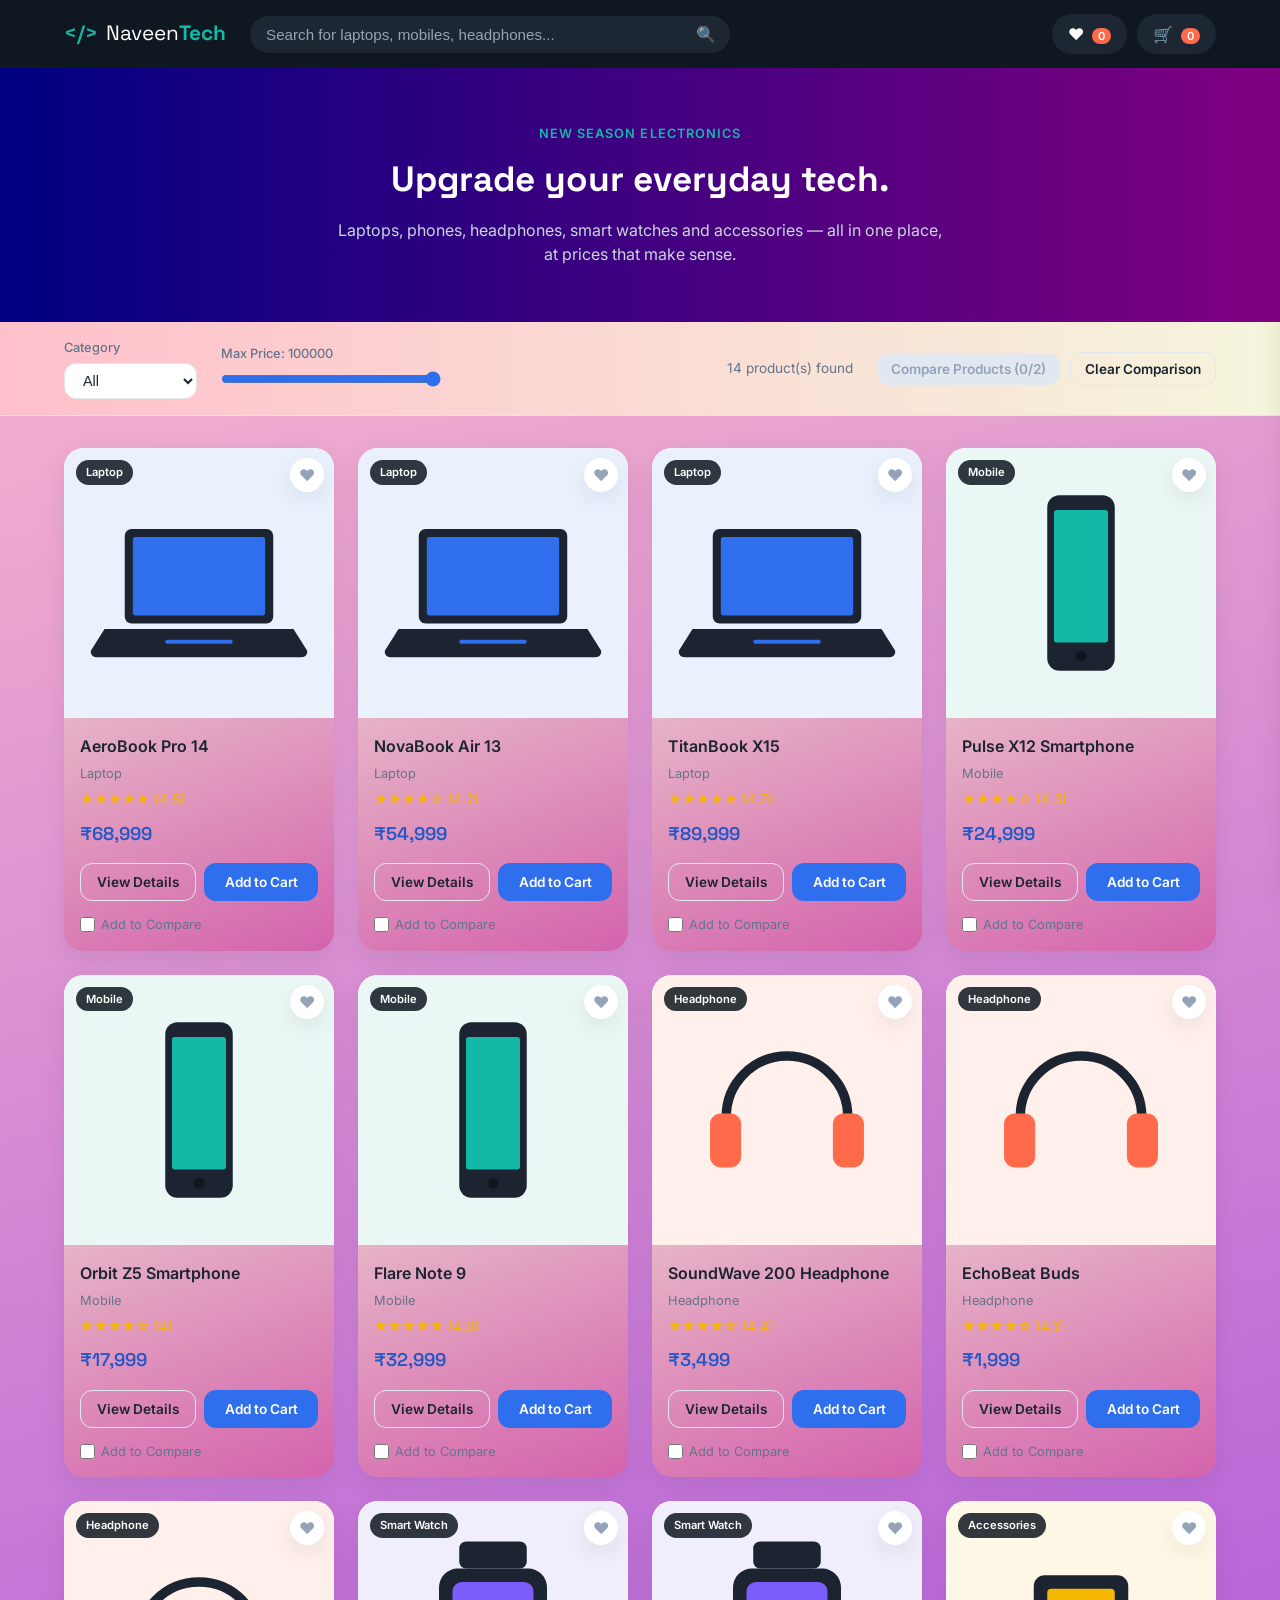
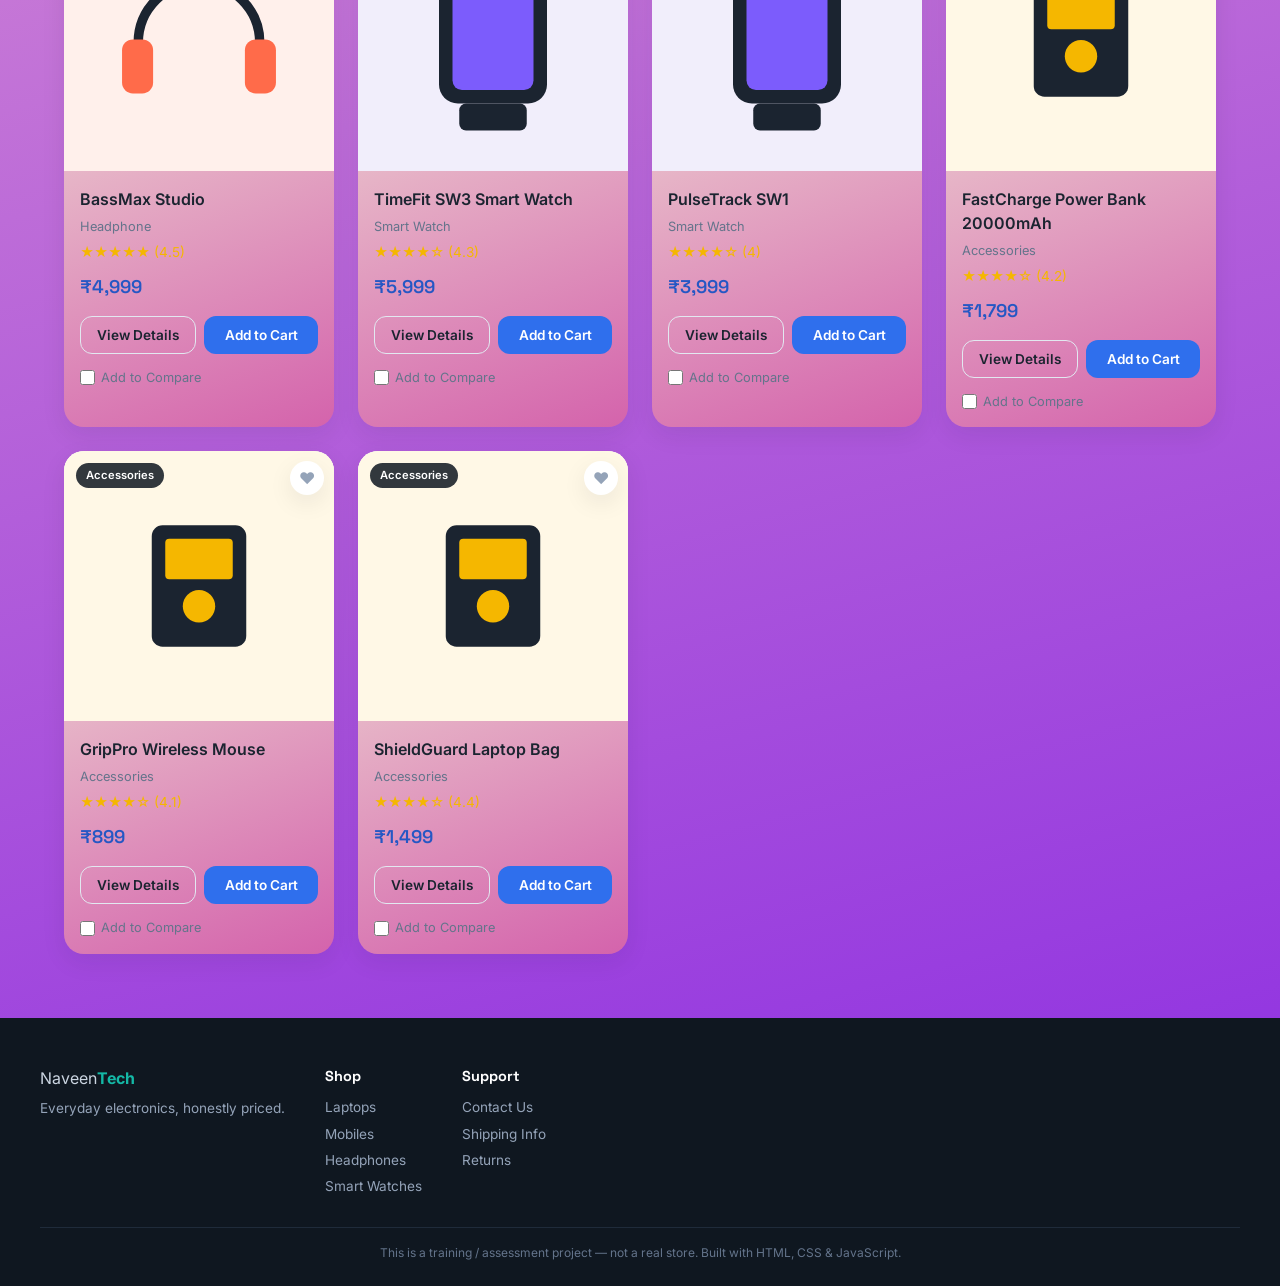
==== index.html @ a045df60 "i have designed a Responsive E commerce website By using HTML, CSS, Javascript" ====
<!doctype html>
<html lang="en">
  <head>
    <meta charset="UTF-8" />
    <meta name="viewport" content="width=device-width, initial-scale=1.0" />
    <title>NaveenTech | Mini Electronics Store</title>

    <link rel="preconnect" href="https://fonts.googleapis.com" />
    <link
      href="https://fonts.googleapis.com/css2?family=Space+Grotesk:wght@500;600;700&family=Inter:wght@400;500;600&display=swap"
      rel="stylesheet"
    />

    <link rel="stylesheet" href="style.css" />
  </head>
  <body>
    <header class="site-header">
      <div class="header-inner">
        <div class="logo">
          <span class="logo-mark">&lt;/&gt;</span>
          <span class="logo-text">Naveen<strong>Tech</strong></span>
        </div>

        <div class="search-bar">
          <input
            type="text"
            id="searchInput"
            placeholder="Search for laptops, mobiles, headphones..."
            autocomplete="off"
          />
          <span class="search-icon">🔍</span>
        </div>

        <div class="header-actions">
          <button id="wishlistBtn" class="icon-btn" title="Wishlist">
            ❤ <span id="wishlistCount" class="badge">0</span>
          </button>
          <button id="cartBtn" class="icon-btn" title="Cart">
            🛒 <span id="cartCount" class="badge">0</span>
          </button>
        </div>
      </div>
    </header>

    <section class="hero">
      <div class="hero-content">
        <p class="hero-eyebrow">New season electronics</p>
        <h1>Upgrade your everyday tech.</h1>
        <p class="hero-subtext">
          Laptops, phones, headphones, smart watches and accessories — all in
          one place, at prices that make sense.
        </p>
      </div>
    </section>

    <section class="filter-bar">
      <div class="filter-inner">
        <div class="filter-group">
          <label for="categorySelect">Category</label>
          <select id="categorySelect">
            <option value="All">All</option>
            <option value="Laptop">Laptop</option>
            <option value="Mobile">Mobile</option>
            <option value="Headphone">Headphone</option>
            <option value="Smart Watch">Smart Watch</option>
            <option value="Accessories">Accessories</option>
          </select>
        </div>

        <div class="filter-group price-filter">
          <label for="priceRange">
            Max Price: <span id="priceValue">100000</span>
          </label>
          <input
            type="range"
            id="priceRange"
            min="500"
            max="100000"
            step="500"
            value="100000"
          />
        </div>

        <p class="result-count" id="resultCount"></p>

        <div class="filter-group compare-controls">
          <button id="compareBtn" class="btn btn-primary" disabled>
            Compare Products (<span id="compareCount">0</span>/2)
          </button>
          <button id="clearCompareBtn" class="btn btn-outline">
            Clear Comparison
          </button>
        </div>
      </div>
    </section>

    <main>
      <section id="productGrid" class="product-grid"></section>

      <p id="noResults" class="no-results" style="display: none">
        No products match your search/filters. Try changing them.
      </p>
    </main>
    <footer class="site-footer">
      <div class="footer-inner">
        <div class="footer-brand">
          <span class="logo-text">Naveen<strong>Tech</strong></span>
          <p>Everyday electronics, honestly priced.</p>
        </div>

        <div class="footer-links">
          <h4>Shop</h4>
          <p>Laptops</p>
          <p>Mobiles</p>
          <p>Headphones</p>
          <p>Smart Watches</p>
        </div>

        <div class="footer-links">
          <h4>Support</h4>
          <p>Contact Us</p>
          <p>Shipping Info</p>
          <p>Returns</p>
        </div>
      </div>
      <p class="footer-bottom">
        This is a training / assessment project — not a real store. Built with
        HTML, CSS &amp; JavaScript.
      </p>
    </footer>
    <div id="cartOverlay" class="overlay"></div>

    <aside id="cartSidebar" class="cart-sidebar">
      <div class="cart-header">
        <h2>Your Cart</h2>
        <button id="closeCartBtn" class="close-btn">&times;</button>
      </div>

      <div id="cartItemsContainer" class="cart-items"></div>

      <div class="cart-footer">
        <div class="cart-total-row">
          <span>Total</span>
          <span id="cartTotal">₹0</span>
        </div>
        <button class="checkout-btn" id="checkoutBtn">Checkout</button>
      </div>
    </aside>

    <div id="modalOverlay" class="overlay"></div>

    <div id="productModal" class="product-modal">
      <button id="closeModalBtn" class="close-btn">&times;</button>
      <div class="modal-content" id="modalContent"></div>
    </div>

    <div id="compareModalOverlay" class="overlay"></div>

    <div id="compareModal" class="product-modal compare-modal">
      <button id="closeCompareModalBtn" class="close-btn">&times;</button>
      <div class="modal-details">
        <h2>Compare Products</h2>
        <div id="compareModalContent"></div>
      </div>
    </div>
    <script src="products.js"></script>
    <script src="script.js"></script>
  </body>
</html>
---- style.css ----
:root {
  --color-bg: #f7f9fc;
  --color-surface: #ffffff;
  --color-header: #0f1720;
  --color-primary: #2f6fed;
  --color-primary-dark: #2557c4;
  --color-secondary: #14b8a6;
  --color-warm: #ff6b4a;
  --color-text: #1b2430;
  --color-text-muted: #64748b;
  --color-border: #e2e8f0;

  --font-display: "Space Grotesk", sans-serif;
  --font-body: "Inter", sans-serif;

  --radius-md: 12px;
  --radius-lg: 20px;
  --shadow-soft: 0 8px 24px rgba(15, 23, 32, 0.08);
  --shadow-hover: 0 14px 30px rgba(15, 23, 32, 0.14);
}

* {
  margin: 0;
  padding: 0;
  box-sizing: border-box;
}

body {
  font-family: var(--font-body);
  background: linear-gradient(165deg, pink, blueviolet);
  color: var(--color-text);
  line-height: 1.5;
}

h1,
h2,
h3,
h4 {
  font-family: var(--font-display);
}

button {
  font-family: var(--font-body);
  cursor: pointer;
  border: none;
}

img {
  max-width: 100%;
  display: block;
}

.site-header {
  position: sticky;
  top: 0;
  z-index: 50;
  background-color: var(--color-header);
  color: #ffffff;
}

.header-inner {
  max-width: 1200px;
  margin: 0 auto;
  padding: 14px 24px;
  display: flex;
  align-items: center;
  gap: 24px;
}

.logo {
  display: flex;
  align-items: center;
  gap: 8px;
  font-family: var(--font-display);
  font-size: 1.3rem;
  white-space: nowrap;
}

.logo-mark {
  color: var(--color-secondary);
  font-weight: 600;
}

.logo-text strong {
  color: var(--color-secondary);
}

.search-bar {
  flex: 1;
  position: relative;
  max-width: 480px;
}

.search-bar input {
  width: 100%;
  padding: 10px 40px 10px 16px;
  border-radius: 999px;
  border: none;
  outline: none;
  font-size: 0.95rem;
  background-color: #1c2733;
  color: #fff;
}

.search-bar input::placeholder {
  color: #94a3b8;
}

.search-icon {
  position: absolute;
  right: 14px;
  top: 50%;
  transform: translateY(-50%);
  opacity: 0.7;
}

.header-actions {
  display: flex;
  gap: 10px;
  margin-left: auto;
}

.icon-btn {
  position: relative;
  background-color: #1c2733;
  color: #fff;
  padding: 10px 16px;
  border-radius: 999px;
  font-size: 1rem;
  transition:
    background-color 0.2s ease,
    transform 0.2s ease;
}

.icon-btn:hover {
  background-color: var(--color-primary);
  transform: translateY(-2px);
}

.badge {
  display: inline-block;
  background-color: var(--color-warm);
  color: #fff;
  font-size: 0.7rem;
  font-weight: 600;
  padding: 1px 6px;
  border-radius: 999px;
  margin-left: 4px;
}

.hero {
  background: linear-gradient(90deg, navy, purple);
  color: #fff;
  padding: 56px 24px;
  text-align: center;
}

.hero-content {
  max-width: 620px;
  margin: 0 auto;
}

.hero-eyebrow {
  color: var(--color-secondary);
  font-weight: 600;
  letter-spacing: 0.08em;
  text-transform: uppercase;
  font-size: 0.8rem;
  margin-bottom: 10px;
}

.hero h1 {
  font-size: 2.2rem;
  margin-bottom: 12px;
}

.hero-subtext {
  color: #cbd5e1;
  font-size: 1rem;
}

.filter-bar {
  background: linear-gradient(90deg, pink, beige);
  border-bottom: 1px solid var(--color-border);
  position: sticky;
  top: 64px;
  z-index: 40;
}

.filter-inner {
  max-width: 1200px;
  margin: 0 auto;
  padding: 16px 24px;
  display: flex;
  flex-wrap: wrap;
  align-items: center;
  gap: 24px;
}

.filter-group label {
  display: block;
  font-size: 0.8rem;
  color: var(--color-text-muted);
  margin-bottom: 6px;
  font-weight: 500;
}

.filter-group select {
  padding: 8px 14px;
  border-radius: var(--radius-md);
  border: 1px solid var(--color-border);
  font-size: 0.9rem;
  background-color: #fff;
  color: var(--color-text);
}

.price-filter {
  min-width: 220px;
}

.price-filter input[type="range"] {
  width: 100%;
  accent-color: var(--color-primary);
}

.result-count {
  margin-left: auto;
  font-size: 0.85rem;
  color: var(--color-text-muted);
}

.compare-controls {
  display: flex;
  align-items: center;
  gap: 10px;
}

.compare-controls .btn {
  flex: none;
  padding: 8px 14px;
  font-size: 0.85rem;
}

.compare-controls .btn:disabled {
  background-color: #e2e8f0;
  color: #94a3b8;
  cursor: not-allowed;
}

main {
  max-width: 1200px;
  margin: 0 auto;
  padding: 32px 24px 64px;
}

.product-grid {
  display: grid;
  grid-template-columns: repeat(4, 1fr);
  gap: 24px;
}

.no-results {
  text-align: center;
  color: var(--color-text-muted);
  padding: 40px 0;
}

.product-card {
  background: linear-gradient(160deg, beige, rgb(212, 99, 172));
  border-radius: var(--radius-lg);
  overflow: hidden;
  box-shadow: var(--shadow-soft);
  transition:
    transform 0.25s ease,
    box-shadow 0.25s ease;
  display: flex;
  flex-direction: column;
  position: relative;
}

.product-card:hover {
  transform: translateY(-6px);
  box-shadow: var(--shadow-hover);
}

.product-image-wrap {
  position: relative;
  background-color: #eef2f8;
}

.product-image-wrap img {
  width: 100%;
  aspect-ratio: 1 / 1;
  object-fit: cover;
}

.category-tag {
  position: absolute;
  top: 12px;
  left: 12px;
  background-color: rgba(15, 23, 32, 0.85);
  color: #fff;
  font-size: 0.7rem;
  font-weight: 600;
  padding: 4px 10px;
  border-radius: 999px;
}

.wishlist-btn {
  position: absolute;
  top: 10px;
  right: 10px;
  background-color: #fff;
  width: 34px;
  height: 34px;
  border-radius: 50%;
  font-size: 1rem;
  color: #94a3b8;
  display: flex;
  align-items: center;
  justify-content: center;
  box-shadow: var(--shadow-soft);
  transition:
    color 0.2s ease,
    transform 0.2s ease;
}

.wishlist-btn:hover {
  transform: scale(1.1);
}

.wishlist-btn.active {
  color: var(--color-warm);
}

.product-info {
  padding: 16px;
  display: flex;
  flex-direction: column;
  gap: 6px;
  flex: 1;
}

.product-name {
  font-size: 1rem;
  font-weight: 600;
}

.product-category {
  font-size: 0.8rem;
  color: var(--color-text-muted);
}

.product-rating {
  color: #f5b700;
  font-size: 0.85rem;
}

.product-price {
  font-family: var(--font-display);
  font-size: 1.15rem;
  font-weight: 600;
  color: var(--color-primary-dark);
  margin-top: 4px;
}

.product-actions {
  display: flex;
  gap: 8px;
  margin-top: 10px;
}

.btn {
  flex: 1;
  padding: 10px 12px;
  border-radius: var(--radius-md);
  font-size: 0.85rem;
  font-weight: 600;
  transition:
    background-color 0.2s ease,
    transform 0.15s ease;
}

.btn:active {
  transform: scale(0.97);
}

.btn-primary {
  background-color: var(--color-primary);
  color: #fff;
}

.btn-primary:hover {
  background-color: var(--color-primary-dark);
}

.btn-outline {
  background-color: transparent;
  border: 1px solid var(--color-border);
  color: var(--color-text);
}

.btn-outline:hover {
  border-color: var(--color-primary);
  color: var(--color-primary);
}

.btn-disabled {
  background-color: #e2e8f0;
  color: #94a3b8;
  cursor: not-allowed;
}

.compare-check-wrap {
  display: flex;
  align-items: center;
  gap: 6px;
  margin-top: 8px;
  font-size: 0.8rem;
  color: var(--color-text-muted);
}

.compare-check-wrap input[type="checkbox"] {
  width: 15px;
  height: 15px;
  accent-color: var(--color-primary);
  cursor: pointer;
}

.compare-check-wrap label {
  cursor: pointer;
}

.overlay {
  position: fixed;
  inset: 0;
  background-color: rgba(15, 23, 32, 0.5);
  opacity: 0;
  pointer-events: none;
  transition: opacity 0.25s ease;
  z-index: 60;
}

.overlay.show {
  opacity: 1;
  pointer-events: auto;
}

.cart-sidebar {
  position: fixed;
  top: 0;
  right: -400px;
  width: 380px;
  max-width: 90vw;
  height: 100%;
  background-color: var(--color-surface);
  box-shadow: -10px 0 30px rgba(0, 0, 0, 0.15);
  z-index: 70;
  display: flex;
  flex-direction: column;
  transition: right 0.3s ease;
}

.cart-sidebar.open {
  right: 0;
}

.cart-header {
  display: flex;
  justify-content: space-between;
  align-items: center;
  padding: 20px;
  border-bottom: 1px solid var(--color-border);
}

.close-btn {
  background: transparent;
  font-size: 1.6rem;
  line-height: 1;
  color: var(--color-text-muted);
}

.close-btn:hover {
  color: var(--color-text);
}

.cart-items {
  flex: 1;
  overflow-y: auto;
  padding: 16px 20px;
  display: flex;
  flex-direction: column;
  gap: 16px;
}

.cart-item {
  display: flex;
  gap: 12px;
  align-items: center;
}

.cart-item img {
  width: 56px;
  height: 56px;
  border-radius: var(--radius-md);
  background-color: #eef2f8;
  object-fit: cover;
}

.cart-item-info {
  flex: 1;
}

.cart-item-name {
  font-size: 0.9rem;
  font-weight: 600;
}

.cart-item-price {
  font-size: 0.8rem;
  color: var(--color-text-muted);
}

.qty-controls {
  display: flex;
  align-items: center;
  gap: 8px;
  margin-top: 6px;
}

.qty-controls button {
  width: 24px;
  height: 24px;
  border-radius: 50%;
  border: 1px solid var(--color-border);
  background-color: #fff;
  font-size: 0.9rem;
}

.qty-controls button:hover {
  border-color: var(--color-primary);
  color: var(--color-primary);
}

.remove-item-btn {
  background: transparent;
  color: var(--color-warm);
  font-size: 0.8rem;
  text-decoration: underline;
}

.empty-cart-msg {
  text-align: center;
  color: var(--color-text-muted);
  padding: 40px 0;
}

.cart-footer {
  padding: 20px;
  border-top: 1px solid var(--color-border);
}

.cart-total-row {
  display: flex;
  justify-content: space-between;
  font-weight: 600;
  font-size: 1.1rem;
  margin-bottom: 14px;
}

.checkout-btn {
  width: 100%;
  padding: 14px;
  border-radius: var(--radius-md);
  background-color: var(--color-secondary);
  color: #fff;
  font-weight: 600;
  font-size: 0.95rem;
}

.checkout-btn:hover {
  background-color: #0e9c8d;
}

.product-modal {
  position: fixed;
  top: 50%;
  left: 50%;
  transform: translate(-50%, -48%) scale(0.96);
  width: 640px;
  max-width: 92vw;
  max-height: 86vh;
  overflow-y: auto;
  background-color: var(--color-surface);
  border-radius: var(--radius-lg);
  box-shadow: var(--shadow-hover);
  z-index: 80;
  opacity: 0;
  pointer-events: none;
  transition:
    opacity 0.25s ease,
    transform 0.25s ease;
}

.product-modal.open {
  opacity: 1;
  pointer-events: auto;
  transform: translate(-50%, -50%) scale(1);
}

.product-modal .close-btn {
  position: absolute;
  top: 12px;
  right: 16px;
  z-index: 2;
}

.modal-content {
  display: grid;
  grid-template-columns: 1fr 1fr;
}

.modal-content img {
  width: 100%;
  height: 100%;
  object-fit: cover;
  background-color: #eef2f8;
}

.modal-details {
  padding: 28px;
  display: flex;
  flex-direction: column;
  gap: 10px;
}

.modal-details .product-price {
  font-size: 1.4rem;
}

.modal-details .product-actions {
  margin-top: 14px;
}

.compare-modal {
  width: 720px;
}

.compare-modal .modal-details h2 {
  margin-bottom: 16px;
}

.comparison-table {
  width: 100%;
  border-collapse: collapse;
}

.comparison-table th,
.comparison-table td {
  text-align: left;
  padding: 12px 10px;
  border-bottom: 1px solid var(--color-border);
  vertical-align: top;
  font-size: 0.9rem;
}

.comparison-table th {
  width: 120px;
  color: var(--color-text-muted);
  font-weight: 600;
}

.comparison-table img {
  width: 90px;
  height: 90px;
  border-radius: var(--radius-md);
  object-fit: cover;
  background-color: #eef2f8;
}

.comparison-table .compare-price {
  font-family: var(--font-display);
  font-weight: 600;
  color: var(--color-primary-dark);
}

.site-footer {
  background-color: var(--color-header);
  color: #cbd5e1;
  padding: 48px 24px 24px;
}

.footer-inner {
  max-width: 1200px;
  margin: 0 auto;
  display: flex;
  flex-wrap: wrap;
  gap: 40px;
  padding-bottom: 24px;
}

.footer-brand p {
  margin-top: 8px;
  font-size: 0.85rem;
  color: #94a3b8;
}

.footer-links h4 {
  color: #fff;
  font-size: 0.9rem;
  margin-bottom: 10px;
}

.footer-links p {
  font-size: 0.85rem;
  margin-bottom: 6px;
  color: #94a3b8;
}

.footer-bottom {
  max-width: 1200px;
  margin: 0 auto;
  border-top: 1px solid #1f2b3a;
  padding-top: 16px;
  font-size: 0.75rem;
  color: #64748b;
  text-align: center;
}

@media (max-width: 900px) {
  .product-grid {
    grid-template-columns: repeat(2, 1fr);
  }

  .filter-bar {
    top: 0;
  }

  .site-header {
    position: relative;
  }

  .modal-content {
    grid-template-columns: 1fr;
  }

  .modal-content img {
    max-height: 220px;
  }
}

@media (max-width: 600px) {
  .header-inner {
    flex-wrap: wrap;
  }

  .search-bar {
    order: 3;
    max-width: 100%;
    flex-basis: 100%;
  }

  .product-grid {
    grid-template-columns: 1fr;
  }

  .hero h1 {
    font-size: 1.6rem;
  }

  .cart-sidebar {
    width: 100%;
    max-width: 100vw;
  }

  .compare-modal {
    width: 92vw;
  }

  .comparison-table {
    display: block;
    overflow-x: auto;
    white-space: nowrap;
  }
}
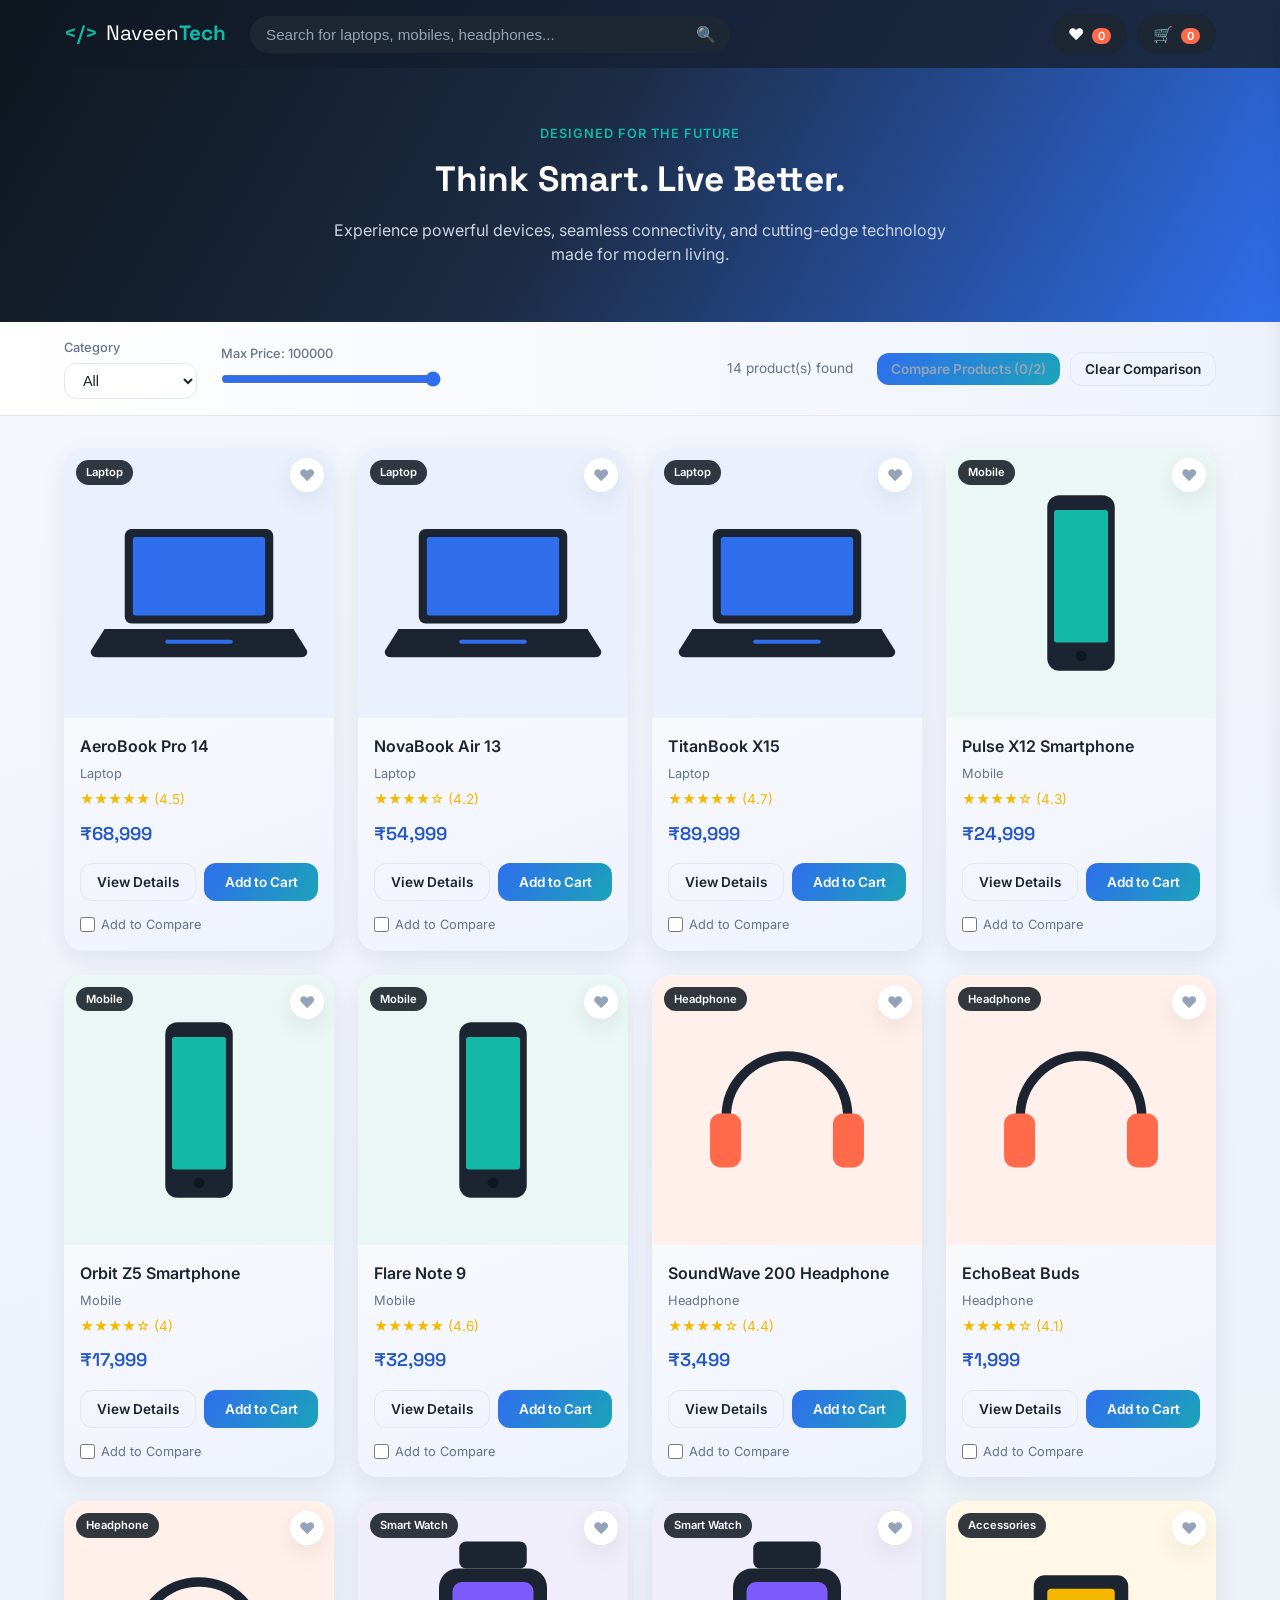
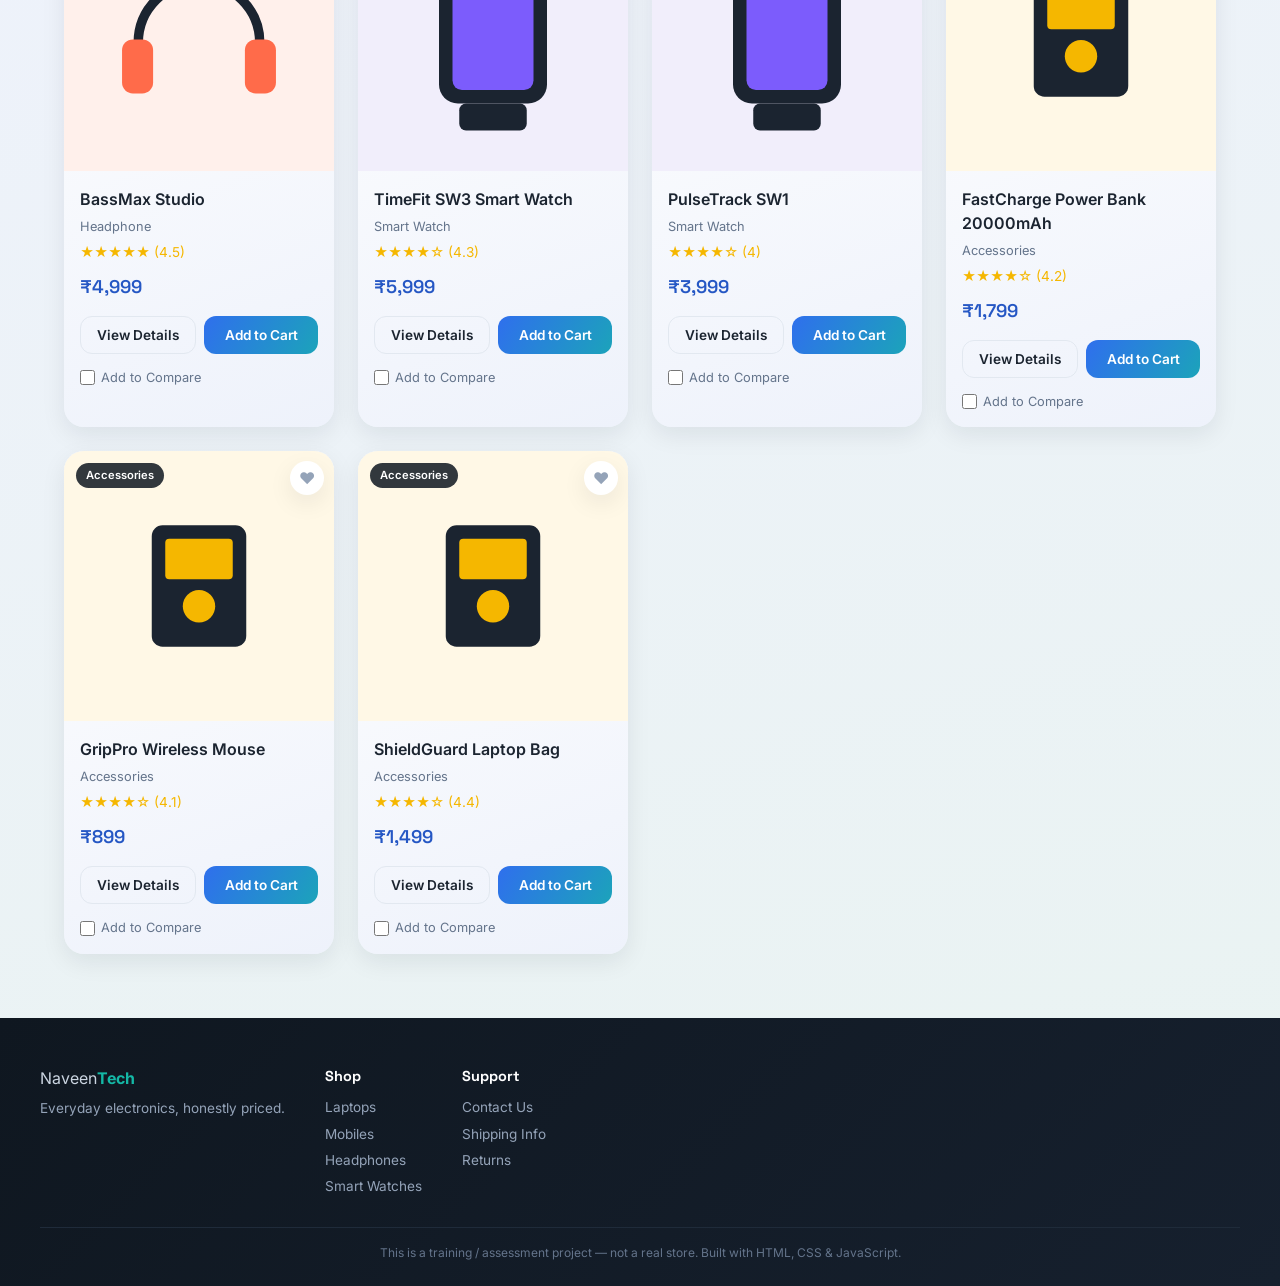
==== commit a7356db8: "i make some changes in hero section updated" ====
--- a/index.html
+++ b/index.html
@@ -44,11 +44,11 @@
 
     <section class="hero">
       <div class="hero-content">
-        <p class="hero-eyebrow">New season electronics</p>
-        <h1>Upgrade your everyday tech.</h1>
+        <p class="hero-eyebrow">Designed for the Future</p>
+        <h1>Think Smart. Live Better.</h1>
         <p class="hero-subtext">
-          Laptops, phones, headphones, smart watches and accessories — all in
-          one place, at prices that make sense.
+          Experience powerful devices, seamless connectivity, and cutting-edge
+          technology made for modern living.
         </p>
       </div>
     </section>
--- a/style.css
+++ b/style.css
@@ -9,10 +9,8 @@
   --color-text: #1b2430;
   --color-text-muted: #64748b;
   --color-border: #e2e8f0;
-
   --font-display: "Space Grotesk", sans-serif;
   --font-body: "Inter", sans-serif;
-
   --radius-md: 12px;
   --radius-lg: 20px;
   --shadow-soft: 0 8px 24px rgba(15, 23, 32, 0.08);
@@ -27,7 +25,7 @@
 
 body {
   font-family: var(--font-body);
-  background: linear-gradient(165deg, pink, blueviolet);
+  background: linear-gradient(165deg, #f7f9fc 0%, #eef2fb 45%, #e9f3f1 100%);
   color: var(--color-text);
   line-height: 1.5;
 }
@@ -54,7 +52,7 @@
   position: sticky;
   top: 0;
   z-index: 50;
-  background-color: var(--color-header);
+  background: linear-gradient(120deg, #0f1720 0%, #16233a 55%, #1c2c45 100%);
   color: #ffffff;
 }
 
@@ -127,9 +125,7 @@
   padding: 10px 16px;
   border-radius: 999px;
   font-size: 1rem;
-  transition:
-    background-color 0.2s ease,
-    transform 0.2s ease;
+  transition: background-color 0.2s ease, transform 0.2s ease;
 }
 
 .icon-btn:hover {
@@ -149,7 +145,7 @@
 }
 
 .hero {
-  background: linear-gradient(90deg, navy, purple);
+  background: linear-gradient(120deg, #0f1720 0%, #1c2c45 45%, #2f6fed 100%);
   color: #fff;
   padding: 56px 24px;
   text-align: center;
@@ -180,7 +176,7 @@
 }
 
 .filter-bar {
-  background: linear-gradient(90deg, pink, beige);
+  background: linear-gradient(90deg, #ffffff 0%, #eef2fb 100%);
   border-bottom: 1px solid var(--color-border);
   position: sticky;
   top: 64px;
@@ -266,13 +262,11 @@
 }
 
 .product-card {
-  background: linear-gradient(160deg, beige, rgb(212, 99, 172));
+  background: linear-gradient(160deg, #ffffff 0%, #eef2fb 100%);
   border-radius: var(--radius-lg);
   overflow: hidden;
   box-shadow: var(--shadow-soft);
-  transition:
-    transform 0.25s ease,
-    box-shadow 0.25s ease;
+  transition: transform 0.25s ease, box-shadow 0.25s ease;
   display: flex;
   flex-direction: column;
   position: relative;
@@ -320,9 +314,7 @@
   align-items: center;
   justify-content: center;
   box-shadow: var(--shadow-soft);
-  transition:
-    color 0.2s ease,
-    transform 0.2s ease;
+  transition: color 0.2s ease, transform 0.2s ease;
 }
 
 .wishlist-btn:hover {
@@ -376,9 +368,7 @@
   border-radius: var(--radius-md);
   font-size: 0.85rem;
   font-weight: 600;
-  transition:
-    background-color 0.2s ease,
-    transform 0.15s ease;
+  transition: background-color 0.2s ease, transform 0.15s ease;
 }
 
 .btn:active {
@@ -386,12 +376,12 @@
 }
 
 .btn-primary {
-  background-color: var(--color-primary);
+  background: linear-gradient(120deg, var(--color-primary) 0%, var(--color-secondary) 140%);
   color: #fff;
 }
 
 .btn-primary:hover {
-  background-color: var(--color-primary-dark);
+  background: linear-gradient(120deg, var(--color-primary-dark) 0%, #0e9c8d 140%);
 }
 
 .btn-outline {
@@ -453,7 +443,7 @@
   width: 380px;
   max-width: 90vw;
   height: 100%;
-  background-color: var(--color-surface);
+  background: linear-gradient(180deg, #ffffff 0%, #f3f6fb 100%);
   box-shadow: -10px 0 30px rgba(0, 0, 0, 0.15);
   z-index: 70;
   display: flex;
@@ -572,14 +562,14 @@
   width: 100%;
   padding: 14px;
   border-radius: var(--radius-md);
-  background-color: var(--color-secondary);
+  background: linear-gradient(120deg, var(--color-secondary) 0%, var(--color-primary) 140%);
   color: #fff;
   font-weight: 600;
   font-size: 0.95rem;
 }
 
 .checkout-btn:hover {
-  background-color: #0e9c8d;
+  background: linear-gradient(120deg, #0e9c8d 0%, var(--color-primary-dark) 140%);
 }
 
 .product-modal {
@@ -591,15 +581,13 @@
   max-width: 92vw;
   max-height: 86vh;
   overflow-y: auto;
-  background-color: var(--color-surface);
+  background: linear-gradient(160deg, #ffffff 0%, #f3f6fb 100%);
   border-radius: var(--radius-lg);
   box-shadow: var(--shadow-hover);
   z-index: 80;
   opacity: 0;
   pointer-events: none;
-  transition:
-    opacity 0.25s ease,
-    transform 0.25s ease;
+  transition: opacity 0.25s ease, transform 0.25s ease;
 }
 
 .product-modal.open {
@@ -685,7 +673,7 @@
 }
 
 .site-footer {
-  background-color: var(--color-header);
+  background: linear-gradient(135deg, #0f1720 0%, #16202e 100%);
   color: #cbd5e1;
   padding: 48px 24px 24px;
 }
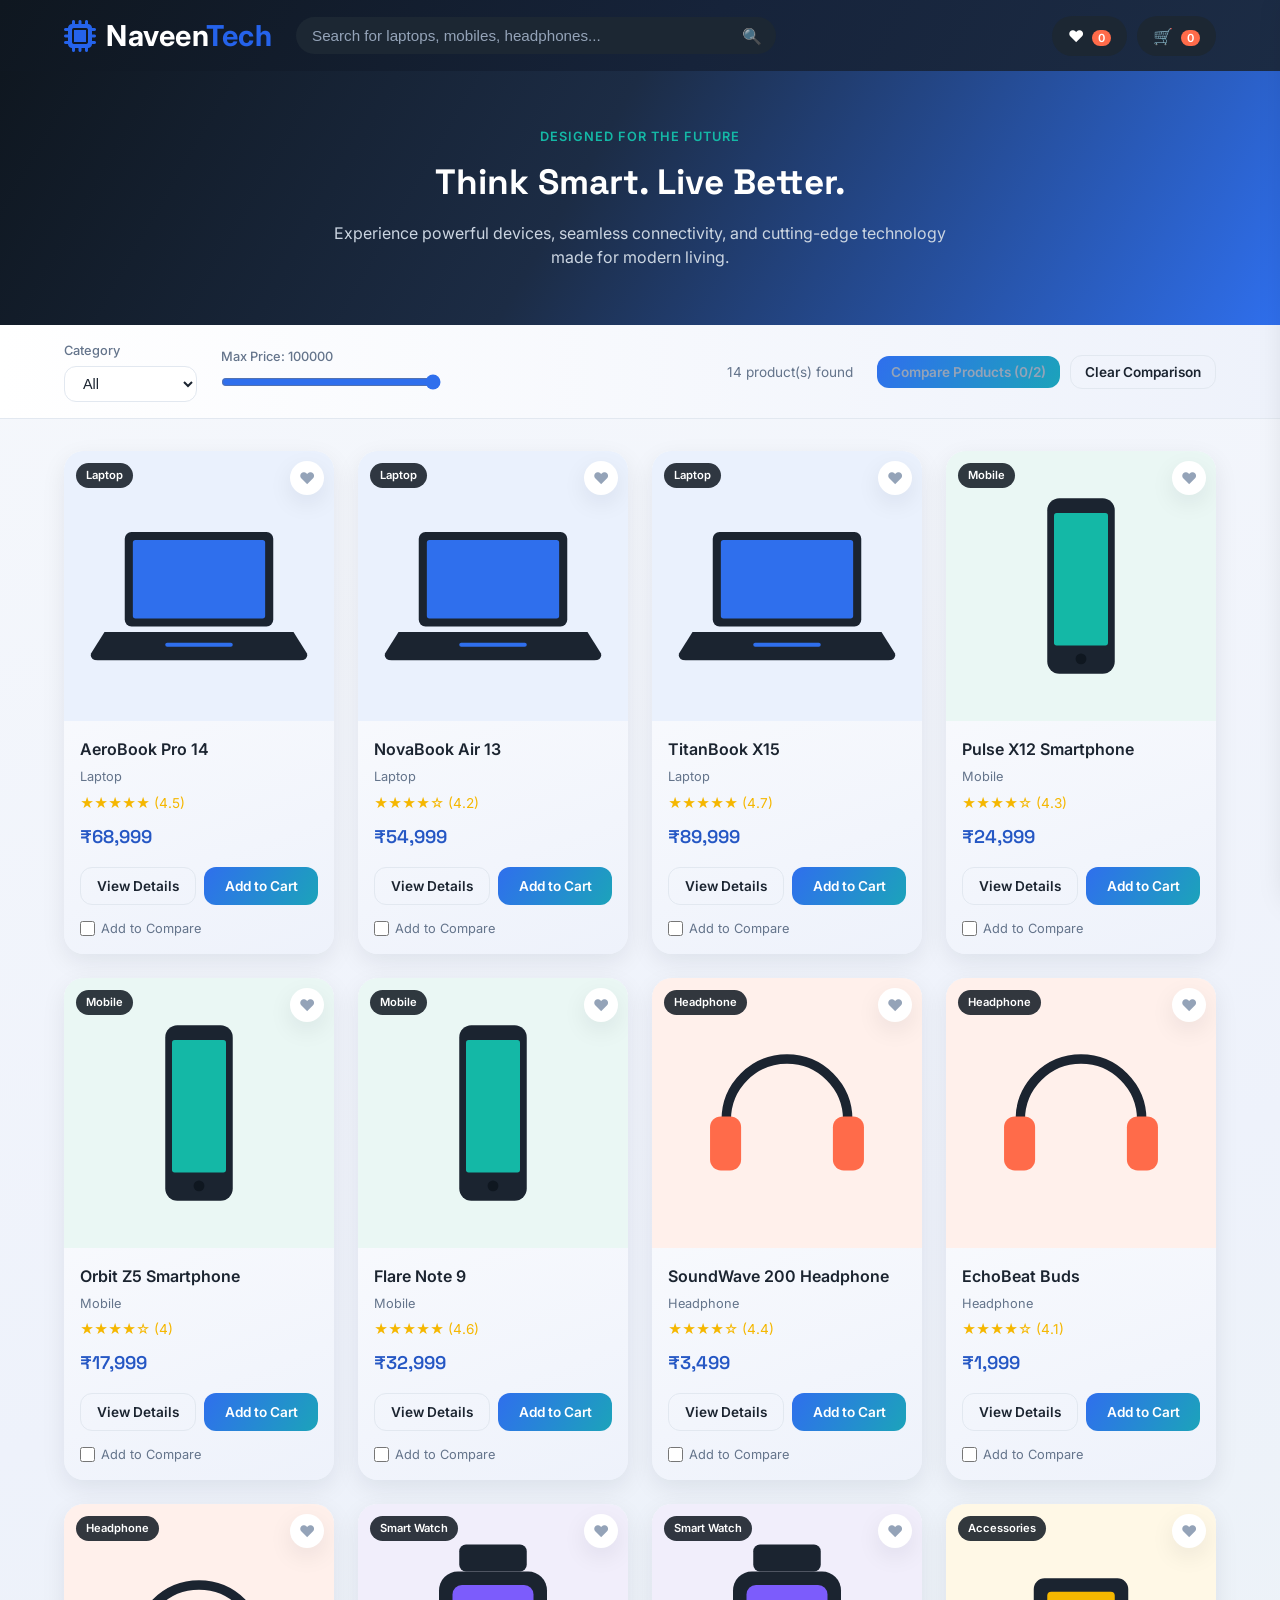
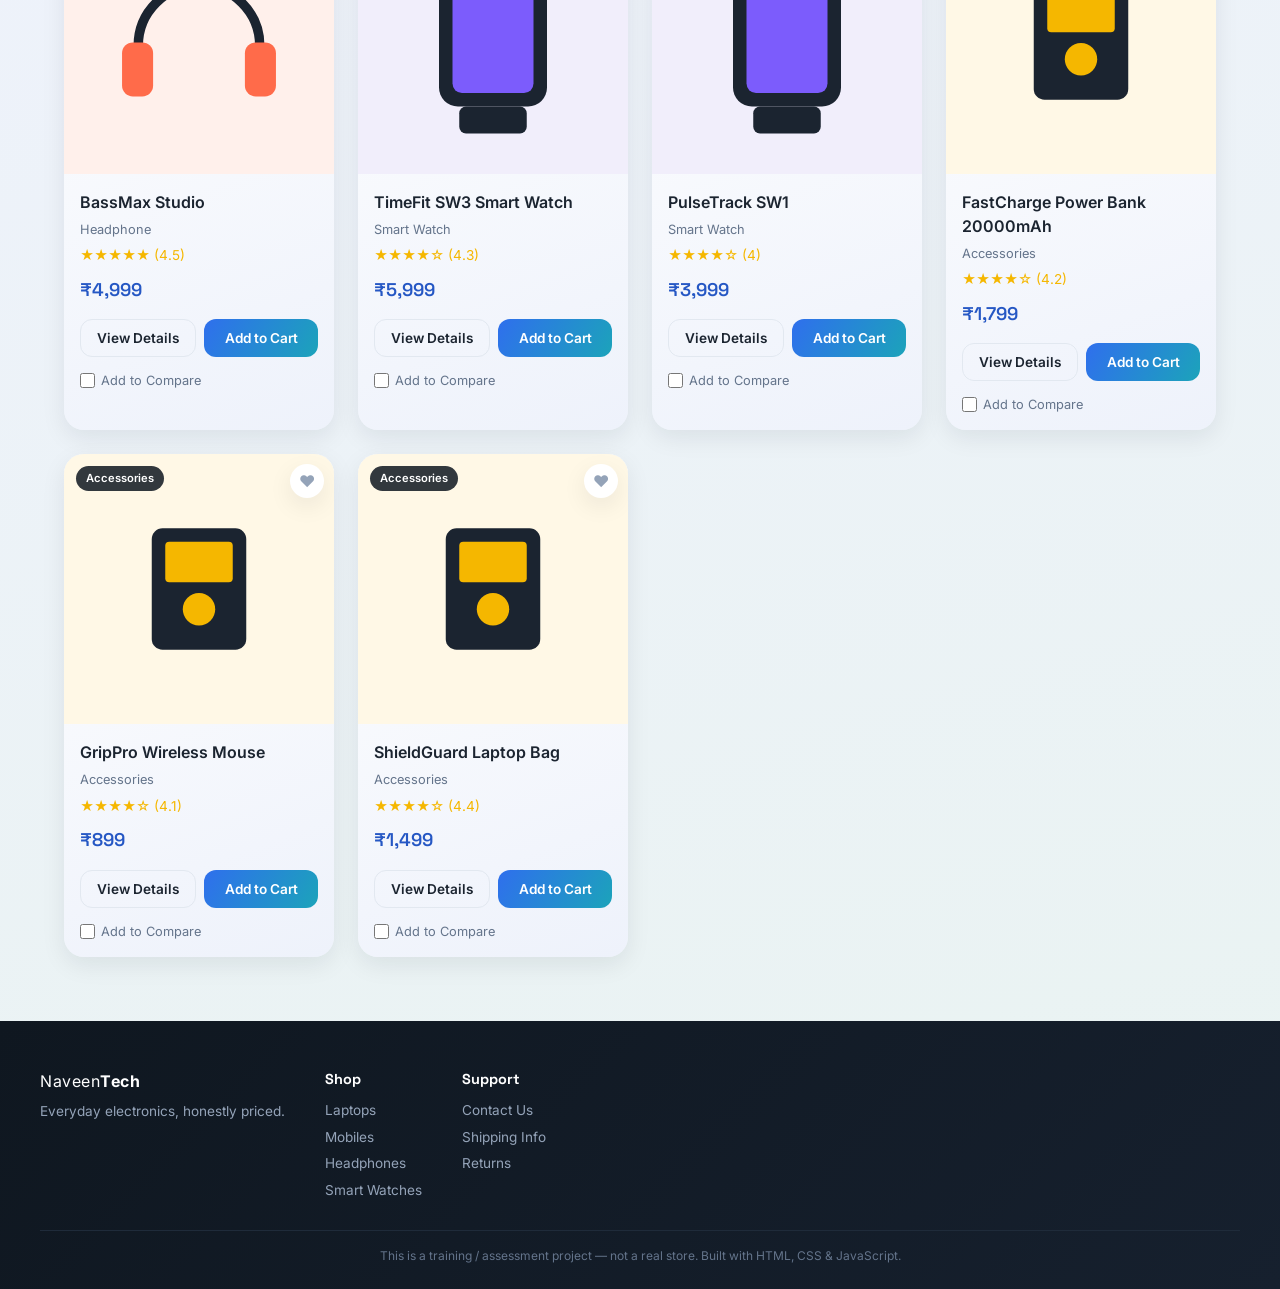
==== commit 4c783336: "updated the new logo into this project" ====
--- a/index.html
+++ b/index.html
@@ -10,6 +10,7 @@
       href="https://fonts.googleapis.com/css2?family=Space+Grotesk:wght@500;600;700&family=Inter:wght@400;500;600&display=swap"
       rel="stylesheet"
     />
+    <link rel="stylesheet" href="https://cdnjs.cloudflare.com/ajax/libs/font-awesome/6.7.2/css/all.min.css">
 
     <link rel="stylesheet" href="style.css" />
   </head>
@@ -17,8 +18,8 @@
     <header class="site-header">
       <div class="header-inner">
         <div class="logo">
-          <span class="logo-mark">&lt;/&gt;</span>
-          <span class="logo-text">Naveen<strong>Tech</strong></span>
+          <i class="fa-solid fa-microchip logo-mark"></i>
+          <span class="logo-text">Naveen<span>Tech</span></span>
         </div>
 
         <div class="search-bar">
--- a/style.css
+++ b/style.css
@@ -66,21 +66,26 @@
 }
 
 .logo {
-  display: flex;
-  align-items: center;
-  gap: 8px;
-  font-family: var(--font-display);
-  font-size: 1.3rem;
-  white-space: nowrap;
+    display: flex;
+    align-items: center;
+    gap: 10px;
+    font-size: 1.8rem;
+    font-weight: 700;
+    cursor: pointer;
 }
 
 .logo-mark {
-  color: var(--color-secondary);
-  font-weight: 600;
-}
-
-.logo-text strong {
-  color: var(--color-secondary);
+    font-size: 2rem;
+    color: #2563eb;
+}
+
+.logo-text {
+    color: white;
+    letter-spacing: 0.5px;
+}
+
+.logo-text span {
+    color: #2563eb;
 }
 
 .search-bar {
